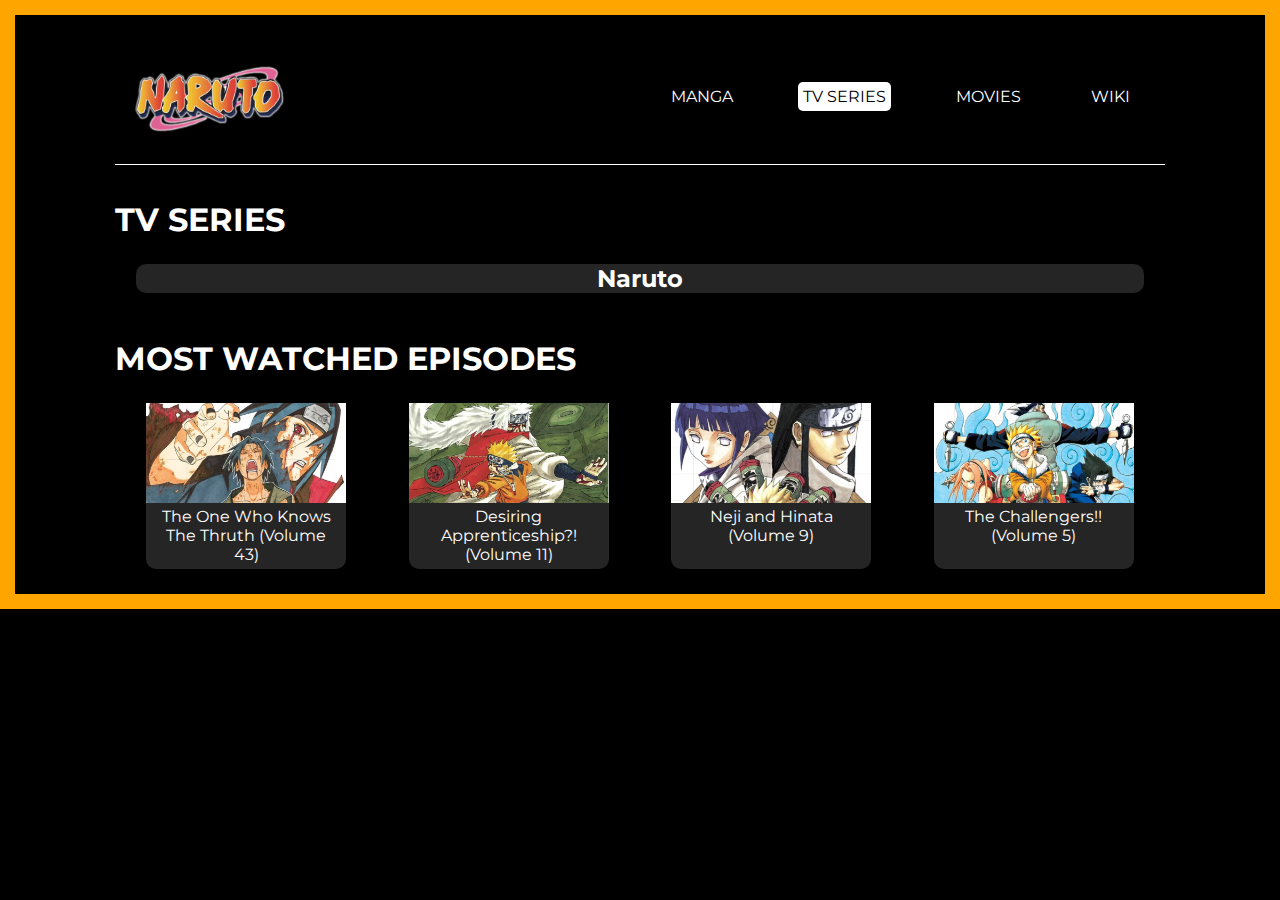
==== pages/tvSeries.html @ 7b74d9c4 "Startted implementing TV Series page" ====
<!DOCTYPE html>
<html lang="en">
  <head>
    <meta charset="UTF-8" />
    <meta http-equiv="X-UA-Compatible" content="IE=edge" />
    <meta name="viewport" content="width=device-width, initial-scale=1.0" />
    <title>Document</title>
    <link rel="stylesheet" href="/styles/tvSeries.css" />
    <link rel="preconnect" href="https://fonts.googleapis.com" />
    <link rel="preconnect" href="https://fonts.gstatic.com" crossorigin />
    <link
      href="https://fonts.googleapis.com/css2?family=Montserrat&display=swap"
      rel="stylesheet"
    />
  </head>
  <body>
    <div id="main">
      <div id="navigation_row">
        <img id="logo" src="/pictures/naruto_logo.png" alt="logo" />
        <div id="navigation_items">
          <a href="index.html" class="navigation_item">MANGA</a>
          <a href="tvSeries.html" class="navigation_item" id="nav_current"
            >TV SERIES</a
          >
          <a href="movies.html" class="navigation_item">MOVIES</a>
          <a
            href="https://naruto.fandom.com/wiki/Narutopedia"
            target="_blank"
            class="navigation_item"
            >WIKI</a
          >
        </div>
      </div>
      <div id="content">
        <h1>TV SERIES</h1>
        <div class="content_item">
          <div class="item_title&overview">
            <h2>Naruto</h2>
          </div>
        </div>
      </div>
      <div id="additional">
        <h1>MOST WATCHED EPISODES</h1>
        <div id="additional_row">
          <div class="volume_info">
            <a
              href="https://naruto.fandom.com/wiki/The_One_Who_Knows_the_Truth_(volume)"
              target="_blank"
              ><img
                class="volume_img"
                src="/pictures/top_volume1.avif"
                alt="Top volume"
            /></a>
            <p class="volume_title">The One Who Knows The Thruth (Volume 43)</p>
          </div>
          <div class="volume_info">
            <a
              href="https://naruto.fandom.com/wiki/Desiring_Apprenticeship%3F!_(volume)"
              target="_blank"
              ><img
                class="volume_img"
                src="/pictures/top_volume2.avif"
                alt="Top volume"
            /></a>
            <p class="volume_title">Desiring Apprenticeship?! (Volume 11)</p>
          </div>
          <div class="volume_info">
            <a
              href="https://naruto.fandom.com/wiki/Neji_and_Hinata_(volume)"
              target="_blank"
              ><img
                class="volume_img"
                src="/pictures/top_volume3.avif"
                alt="Top volume"
            /></a>
            <p class="volume_title">Neji and Hinata (Volume 9)</p>
          </div>
          <div class="volume_info">
            <a
              href="https://naruto.fandom.com/wiki/The_Challengers!!_(volume)"
              target="_blank"
              ><img
                class="volume_img"
                src="/pictures/top_volume4.avif"
                alt="Top volume"
            /></a>
            <p class="volume_title">The Challengers!! (Volume 5)</p>
          </div>
        </div>
      </div>
    </div>
  </body>
</html>
---- styles/tvSeries.css ----
*{
    margin: 0;
    padding: 0;
}

body{
    background-color: black;
    border-style: solid;
    border-color: orange;
    border-width: 15px;
}

#main{
    margin: 2% 8%;
    display: flex;
    flex-direction: column;
}

#navigation_row{
    display: flex;
    flex-direction: row;
    justify-content: space-between;
    margin: 10px 0px;
    padding-bottom: 20px;
    border-bottom: thin solid white;
}

#logo{
    width: 150px;
    margin: 0px 0px 0px 20px;
}

#navigation_items{
    display: flex;
    flex-direction: row;
    align-items: center;
}

.navigation_item{
    font-family: 'Montserrat', sans-serif;
    color: white;
    margin: 0px 30px;
    padding: 5px;
    text-decoration: none;
}

.navigation_item:hover{
    font-family: 'Montserrat', sans-serif;
    width: fit-content;
    height: fit-content;
    color: black;
    background-color: white;
    border-radius: 5px;
}

.navigation_item:active{
    font-family: 'Montserrat', sans-serif;
    width: fit-content;
    height: fit-content;
    color: black;
    background-color: white;
    border-radius: 5px;
}

#nav_current{
    font-family: 'Montserrat', sans-serif;
    width: fit-content;
    height: fit-content;
    color: black;
    background-color: white;
    border-radius: 5px;
}

h1{
    margin: 25px 0px;
    font-weight: bolder;
    font-family: 'Montserrat', sans-serif;
    color: white;
}

h2{
    font-family: 'Montserrat', sans-serif;
    color: white;
}

p{
    color: white;
    font-family: 'Montserrat', sans-serif;
}

.content{
    display: flex;
    flex-direction: column;
}

.content_item{
    display:flex;
    flex-direction: row;
    justify-content: space-around;
    margin: 2%;
    border-radius: 10px;
    background-color: #252525;
    width: inherit;

}

h3{
    font-family: 'Montserrat', sans-serif;
    font-weight: bold;
    color: white;
    padding: 0px 7px;
    border-left: thin white solid;
    border-right: thin white solid;
}

a:visited{
    color: gray;
}

#container{
    position: relative;
    margin: 1% 8%;
}

#img1{
    position: absolute;
    z-index: 2;
    top: 12%;
    left: 300px;
}

#img2{
    position: absolute;
    z-index: 1;
    top: 0;
    left: 0;
}

#additional{
    display: flexbox;
    flex-direction: column;
}

#additional_row{
    display: flex;
    flex-direction: row;
    justify-content: space-around;
}

.volume_info{
    display: flex;
    flex-direction: column;
    align-items: center;
    background-color: #252525;
    border-radius: 10px;
    padding-bottom: 5px;
}

.volume_img{
    height: 100px;
    width: 200px;
}

.volume_title{
    text-align: center;
    inline-size: 175px;
    object-fit: cover;
    overflow: visible;
    word-wrap: break-word;
    hyphens: manual;
}
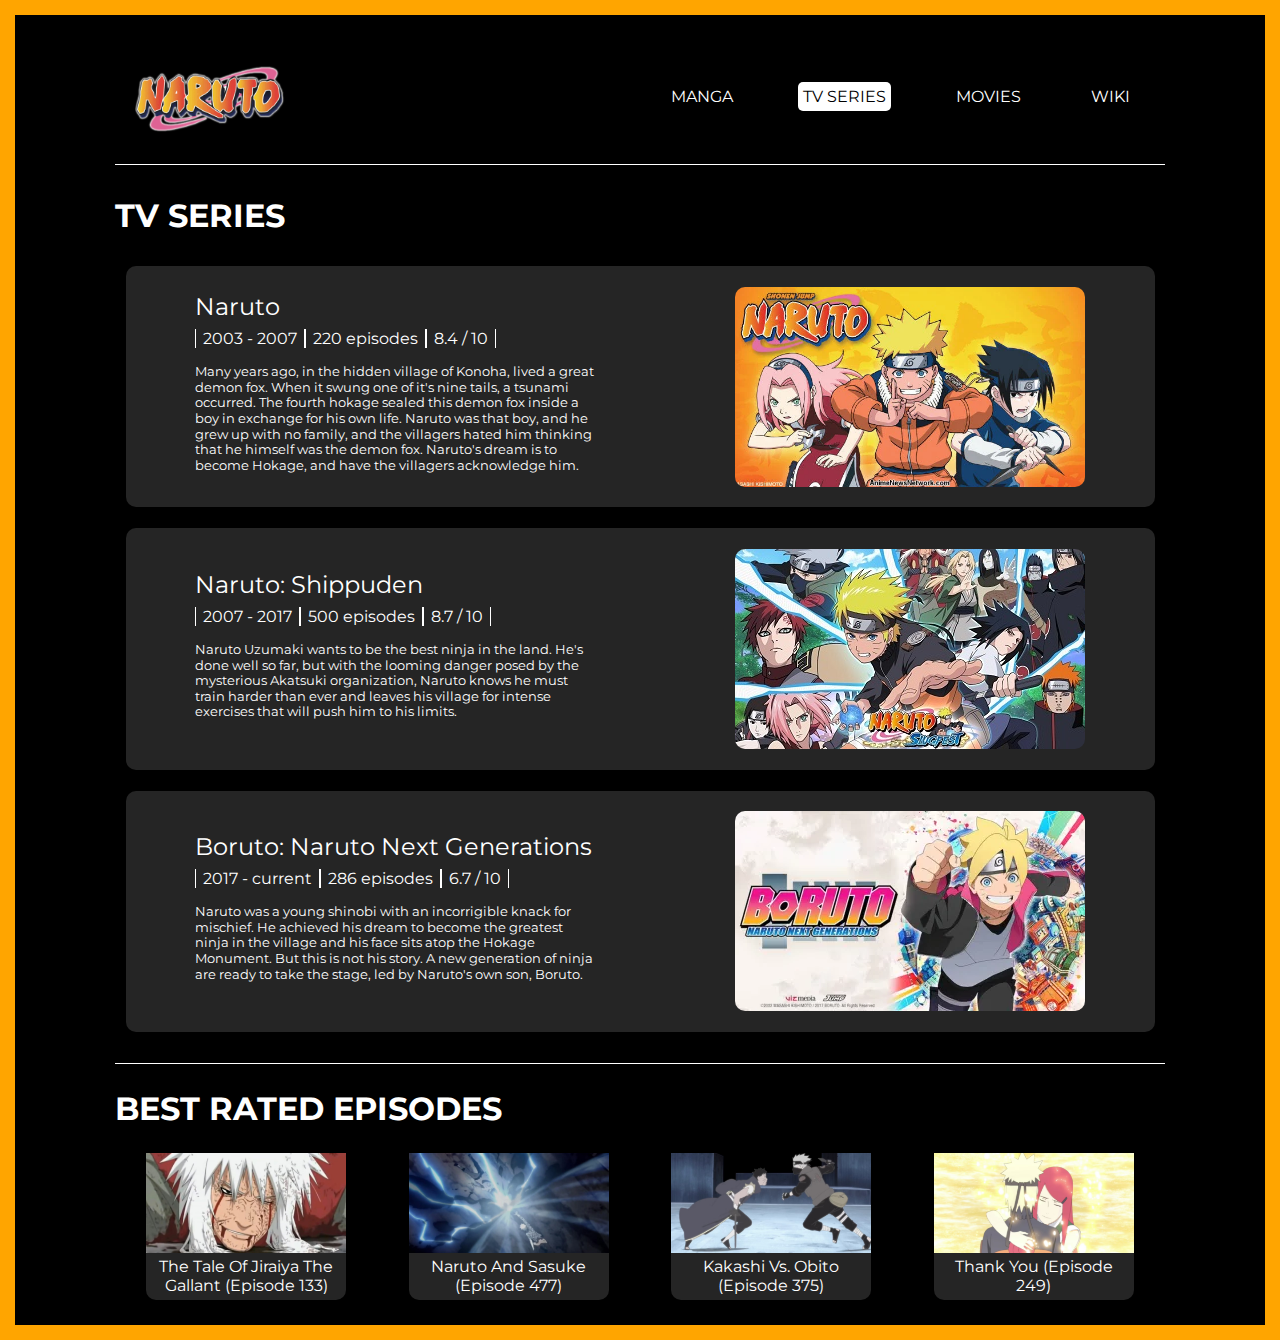
==== commit 46c92435: "Finished TV Series page" ====
--- a/pages/tvSeries.html
+++ b/pages/tvSeries.html
@@ -32,59 +32,133 @@
         </div>
       </div>
       <div id="content">
-        <h1>TV SERIES</h1>
-        <div class="content_item">
-          <div class="item_title&overview">
-            <h2>Naruto</h2>
+        <h1 id="content_title">TV SERIES</h1>
+        <a
+          href="https://www.hulu.com/series/naruto-993d48dc-d507-47cb-8cca-23e6794f6f66"
+          target="_blank"
+          class="content_link"
+          ><div class="content_item">
+            <div class="item_title_info">
+              <h2 class="item_title">Naruto</h2>
+              <div class="content_quick_info">
+                <h3>2003 - 2007</h3>
+                <h3>220 episodes</h3>
+                <h3>8.4 / 10</h3>
+              </div>
+              <p class="content_item_p">
+                Many years ago, in the hidden village of Konoha, lived a great
+                demon fox. When it swung one of it's nine tails, a tsunami
+                occurred. The fourth hokage sealed this demon fox inside a boy
+                in exchange for his own life. Naruto was that boy, and he grew
+                up with no family, and the villagers hated him thinking that he
+                himself was the demon fox. Naruto's dream is to become Hokage,
+                and have the villagers acknowledge him.
+              </p>
+            </div>
+            <img
+              src="/pictures/naruto_tv.webp"
+              alt="Naruto tv series cover"
+              class="content_item_image"
+            /></div
+        ></a>
+        <a
+          href="https://www.hulu.com/series/naruto-993d48dc-d507-47cb-8cca-23e6794f6f66"
+          target="_blank"
+          class="content_link"
+          ><div class="content_item">
+            <div class="item_title_info">
+              <h2 class="item_title">Naruto: Shippuden</h2>
+              <div class="content_quick_info">
+                <h3>2007 - 2017</h3>
+                <h3>500 episodes</h3>
+                <h3>8.7 / 10</h3>
+              </div>
+              <p class="content_item_p">
+                Naruto Uzumaki wants to be the best ninja in the land. He's done
+                well so far, but with the looming danger posed by the mysterious
+                Akatsuki organization, Naruto knows he must train harder than
+                ever and leaves his village for intense exercises that will push
+                him to his limits.
+              </p>
+            </div>
+            <img
+              src="/pictures/naruto_shippuden_tv3.jpg"
+              alt="Naruto tv series cover"
+              class="content_item_image"
+            /></div
+        ></a>
+    </a>
+    <a
+      href="https://www.hulu.com/series/boruto-naruto-next-generations-e567be4f-2fd8-4127-bc08-580baad908e3"
+      target="_blank"
+      class="content_link"
+      ><div class="content_item">
+        <div class="item_title_info">
+          <h2 class="item_title">Boruto: Naruto Next Generations</h2>
+          <div class="content_quick_info">
+            <h3>2017 - current</h3>
+            <h3>286 episodes</h3>
+            <h3>6.7 / 10</h3>
           </div>
+          <p class="content_item_p">
+            Naruto was a young shinobi with an incorrigible knack for mischief. 
+            He achieved his dream to become the greatest ninja in the village and his face sits atop the Hokage Monument. 
+            But this is not his story. A new generation of ninja are ready to take the stage, led by Naruto's own son, Boruto.
+          </p>
         </div>
+        <img
+          src="/pictures/boruto_tv3.jpg"
+          alt="Naruto tv series cover"
+          class="content_item_image"
+        /></div
+    ></a>
       </div>
       <div id="additional">
-        <h1>MOST WATCHED EPISODES</h1>
+        <h1>BEST RATED EPISODES</h1>
         <div id="additional_row">
-          <div class="volume_info">
+          <div class="episode_info">
             <a
-              href="https://naruto.fandom.com/wiki/The_One_Who_Knows_the_Truth_(volume)"
+              href="https://naruto.fandom.com/wiki/The_Tale_of_Jiraiya_the_Gallant_(episode)"
               target="_blank"
               ><img
-                class="volume_img"
-                src="/pictures/top_volume1.avif"
-                alt="Top volume"
+                class="episode_img"
+                src="/pictures/top_episode1.avif"
+                alt="Top episode"
             /></a>
-            <p class="volume_title">The One Who Knows The Thruth (Volume 43)</p>
+            <p class="episode_title">The Tale Of Jiraiya The Gallant (Episode 133)</p>
           </div>
-          <div class="volume_info">
+          <div class="episode_info">
             <a
-              href="https://naruto.fandom.com/wiki/Desiring_Apprenticeship%3F!_(volume)"
+              href="https://naruto.fandom.com/wiki/Naruto_and_Sasuke"
               target="_blank"
               ><img
-                class="volume_img"
-                src="/pictures/top_volume2.avif"
-                alt="Top volume"
+                class="episode_img"
+                src="/pictures/top_episode2.avif"
+                alt="Top episode"
             /></a>
-            <p class="volume_title">Desiring Apprenticeship?! (Volume 11)</p>
+            <p class="episode_title">Naruto And Sasuke (Episode 477)</p>
           </div>
-          <div class="volume_info">
+          <div class="episode_info">
             <a
-              href="https://naruto.fandom.com/wiki/Neji_and_Hinata_(volume)"
+              href="https://naruto.fandom.com/wiki/Kakashi_vs._Obito"
               target="_blank"
               ><img
-                class="volume_img"
-                src="/pictures/top_volume3.avif"
-                alt="Top volume"
+                class="episode_img"
+                src="/pictures/top_episode3.avif"
+                alt="Top episode"
             /></a>
-            <p class="volume_title">Neji and Hinata (Volume 9)</p>
+            <p class="episode_title">Kakashi Vs. Obito (Episode 375)</p>
           </div>
-          <div class="volume_info">
+          <div class="episode_info">
             <a
-              href="https://naruto.fandom.com/wiki/The_Challengers!!_(volume)"
+              href="https://naruto.fandom.com/wiki/Thank_You_(episode)"
               target="_blank"
               ><img
-                class="volume_img"
-                src="/pictures/top_volume4.avif"
-                alt="Top volume"
+                class="episode_img"
+                src="/pictures/top_episode4.avif"
+                alt="Top episode"
             /></a>
-            <p class="volume_title">The Challengers!! (Volume 5)</p>
+            <p class="episode_title">Thank You (Episode 249)</p>
           </div>
         </div>
       </div>
--- a/styles/tvSeries.css
+++ b/styles/tvSeries.css
@@ -78,9 +78,14 @@
     color: white;
 }
 
-h2{
+#content_title{
+    margin: 2% 0;
+}
+
+.item_title{
     font-family: 'Montserrat', sans-serif;
     color: white;
+    font-weight: normal;
 }
 
 p{
@@ -88,25 +93,65 @@
     font-family: 'Montserrat', sans-serif;
 }
 
-.content{
+.content_item_p{
+    margin: 2% 0;
+    font-size: small;
+    line-height: 1.2;
+    text-align: left;
+    inline-size: 400px;
+    object-fit: cover;
+    overflow: visible;
+    word-wrap: break-word;
+    hyphens: manual;
+}
+
+#content{
     display: flex;
     flex-direction: column;
+    justify-content: center;;
+    margin-bottom: 2%;
 }
 
 .content_item{
     display:flex;
     flex-direction: row;
     justify-content: space-around;
-    margin: 2%;
+    align-items: center;
+    margin: 1% 1%;
     border-radius: 10px;
     background-color: #252525;
     width: inherit;
 
 }
 
+.content_item_image{
+    width: 350px;
+    height: 200px;
+    object-fit: cover;
+    border-radius: 10px;
+    margin: 2% 0;
+}
+
+.content_link:link, .content_link:active, .content_link:visited{
+    text-decoration: none;
+}
+
+.content_quick_info{
+    display: flex;
+    flex-direction: row;
+    margin: 2% 0;
+}
+ 
+.item_title_info{
+    display: flex;
+    flex-direction: column;
+    justify-content: left;
+}
+
 h3{
     font-family: 'Montserrat', sans-serif;
-    font-weight: bold;
+    font-size: medium;
+    font-weight: normal;
     color: white;
     padding: 0px 7px;
     border-left: thin white solid;
@@ -117,28 +162,11 @@
     color: gray;
 }
 
-#container{
-    position: relative;
-    margin: 1% 8%;
-}
-
-#img1{
-    position: absolute;
-    z-index: 2;
-    top: 12%;
-    left: 300px;
-}
-
-#img2{
-    position: absolute;
-    z-index: 1;
-    top: 0;
-    left: 0;
-}
 
 #additional{
     display: flexbox;
     flex-direction: column;
+    border-top: thin white solid;
 }
 
 #additional_row{
@@ -147,7 +175,7 @@
     justify-content: space-around;
 }
 
-.volume_info{
+.episode_info{
     display: flex;
     flex-direction: column;
     align-items: center;
@@ -156,12 +184,12 @@
     padding-bottom: 5px;
 }
 
-.volume_img{
+.episode_img{
     height: 100px;
     width: 200px;
 }
 
-.volume_title{
+.episode_title{
     text-align: center;
     inline-size: 175px;
     object-fit: cover;
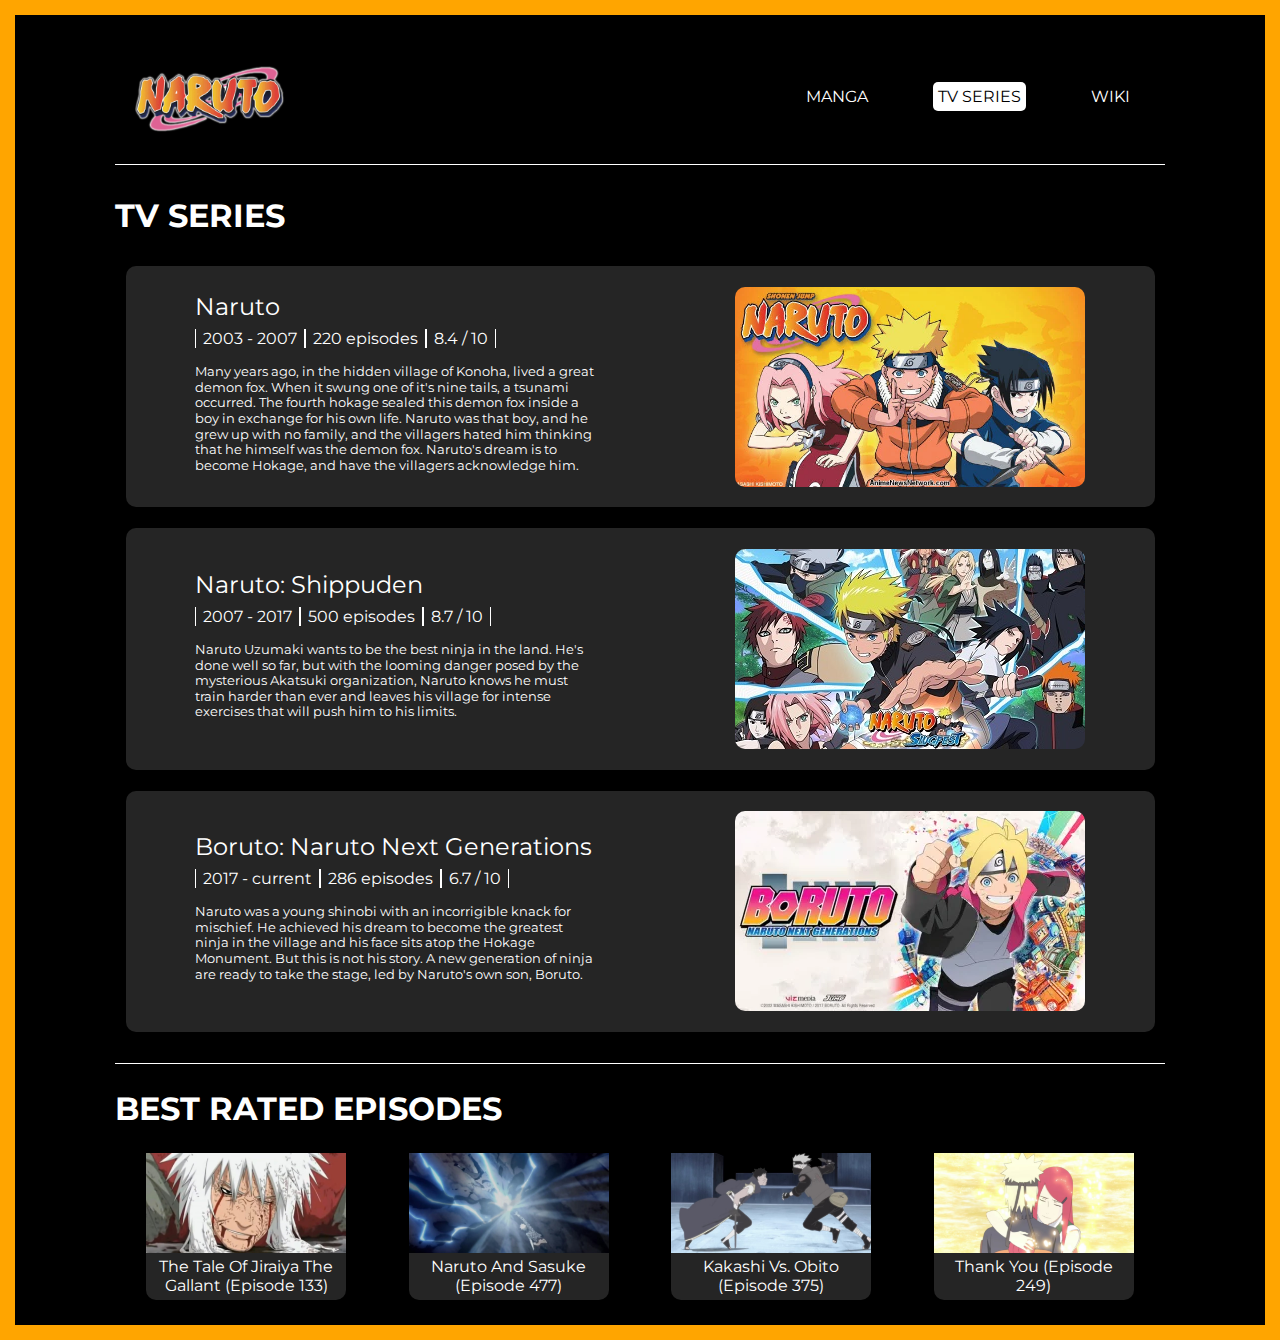
==== commit c094eece: "test" ====
--- a/pages/tvSeries.html
+++ b/pages/tvSeries.html
@@ -4,7 +4,7 @@
     <meta charset="UTF-8" />
     <meta http-equiv="X-UA-Compatible" content="IE=edge" />
     <meta name="viewport" content="width=device-width, initial-scale=1.0" />
-    <title>Document</title>
+    <title>NarutoWEB</title>
     <link rel="stylesheet" href="/styles/tvSeries.css" />
     <link rel="preconnect" href="https://fonts.googleapis.com" />
     <link rel="preconnect" href="https://fonts.gstatic.com" crossorigin />
@@ -22,7 +22,6 @@
           <a href="tvSeries.html" class="navigation_item" id="nav_current"
             >TV SERIES</a
           >
-          <a href="movies.html" class="navigation_item">MOVIES</a>
           <a
             href="https://naruto.fandom.com/wiki/Narutopedia"
             target="_blank"
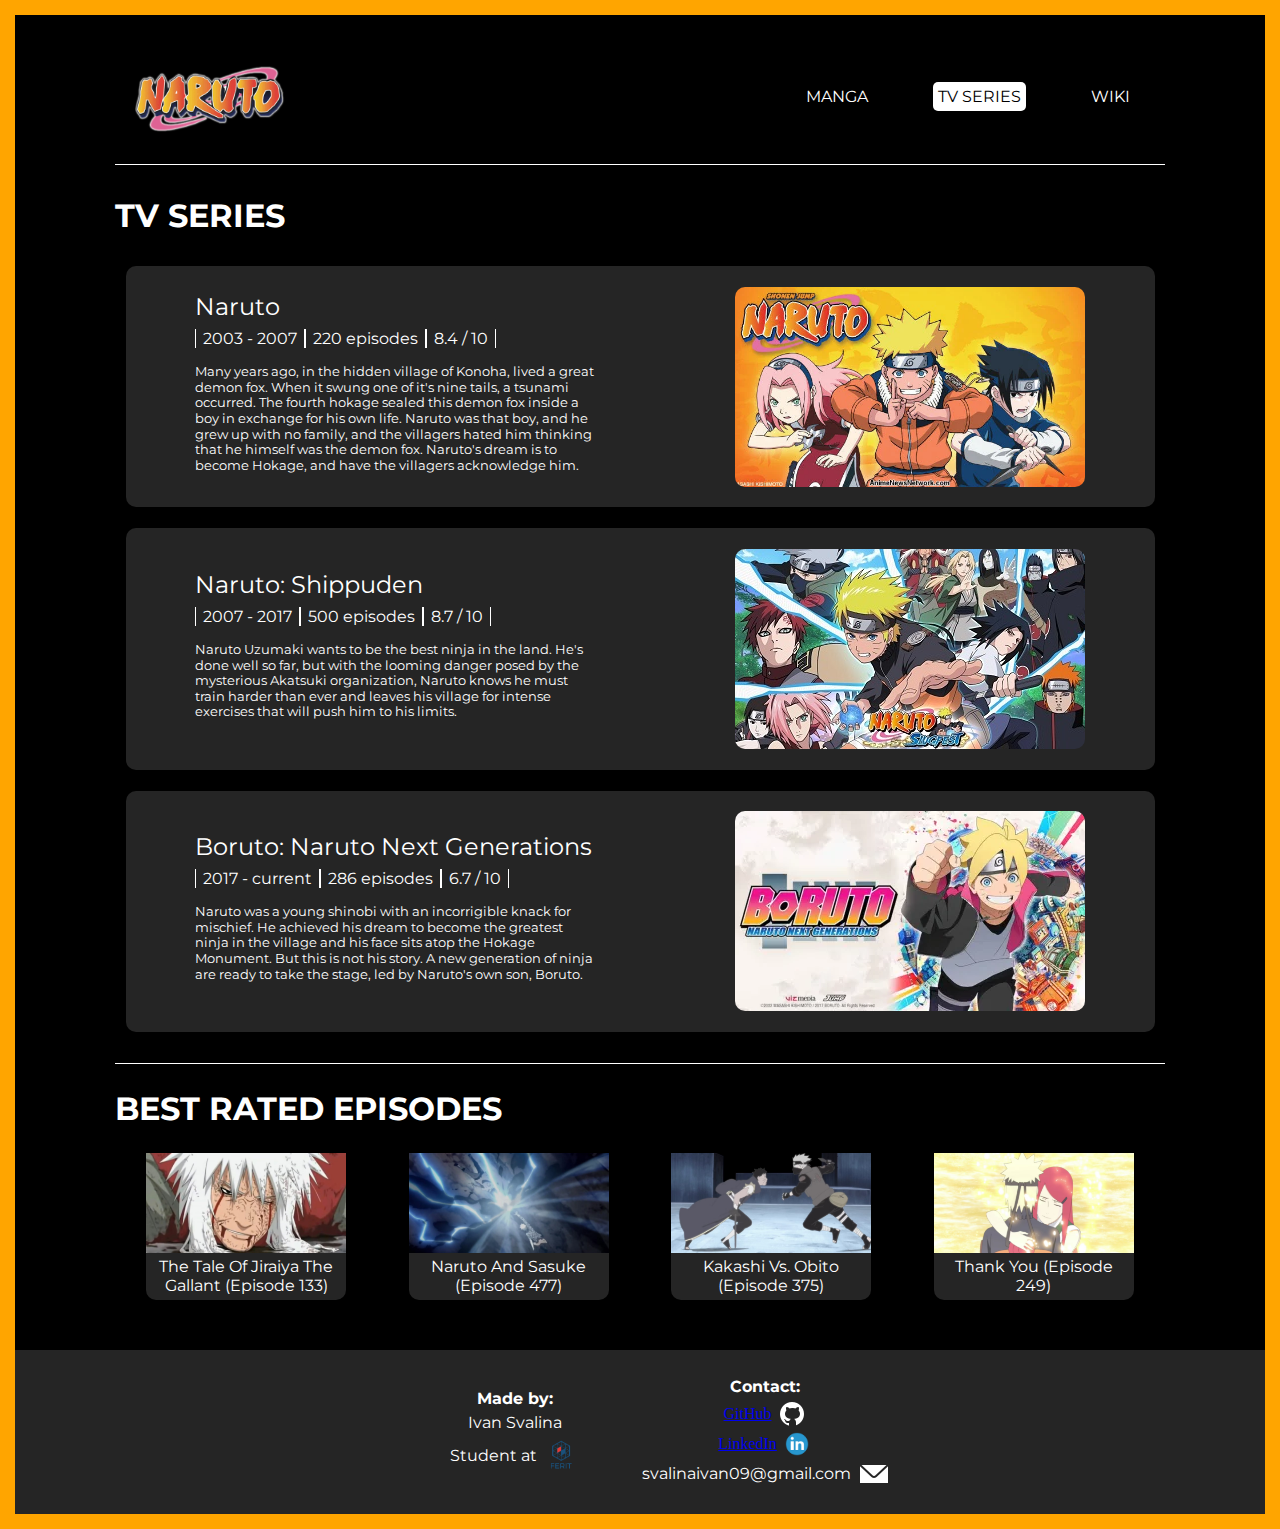
==== commit ea5f0c70: "Added footer to both pages" ====
--- a/pages/tvSeries.html
+++ b/pages/tvSeries.html
@@ -162,5 +162,30 @@
         </div>
       </div>
     </div>
+    <div id="footer">
+      <div class="footer_item">
+        <p class="footer_item_title">Made by:</p>
+        <p>Ivan Svalina</p>
+        <div class="footer_item_row">
+          <p>Student at </p>
+          <a href="https://www.ferit.unios.hr/" target="_blank"><img src="/pictures/ferit.png" alt="github icoc" style="height: 30px; margin-left: 5px; margin-top: 5px;"></a>
+        </div>
+      </div>
+      <div class="footer_item">
+        <p class="footer_item_title">Contact:</p>
+        <div class="footer_item_row">
+          <a href="https://github.com/Svale09" target="_blank">GitHub</a>
+          <img src="/pictures/icons8-github-30.png" alt="github icoc" style="height: 30px; margin-left: 5px;">
+        </div>
+        <div class="footer_item_row">
+          <a href="https://www.linkedin.com/in/ivansvalina0908/" target="_blank">LinkedIn</a>
+          <img src="/pictures/linkedIN.png" alt="github icoc" style="height: 30px; margin-left: 5px;">
+        </div>
+        <div class="footer_item_row">
+          <p>svalinaivan09@gmail.com</p>
+          <img src="/pictures/icons8-mail-30.png" alt="github icoc" style="height: 30px; margin-left: 8px;">
+        </div>
+      </div>
+    </div>
   </body>
 </html>
--- a/styles/tvSeries.css
+++ b/styles/tvSeries.css
@@ -196,4 +196,35 @@
     overflow: visible;
     word-wrap: break-word;
     hyphens: manual;
+}
+
+#footer{
+    margin-top: 4%;
+    display: flex;
+    flex-direction: row;
+    justify-content: center;
+    align-items: center;
+    background-color: #252525;
+}
+
+.footer_item{
+    display: flex;
+    flex-direction: column;
+    margin: 2%;
+    text-align: center;
+    inline-size: 200px;
+    line-height: 1.5;
+}
+
+.footer_item_title{
+    font-weight: bolder;
+    font-size: medium;
+    font-family: 'Montserrat', sans-serif;
+}
+
+.footer_item_row{
+    display: flex;
+    flex-direction: row;
+    justify-content: center;
+    align-items: center;
 }